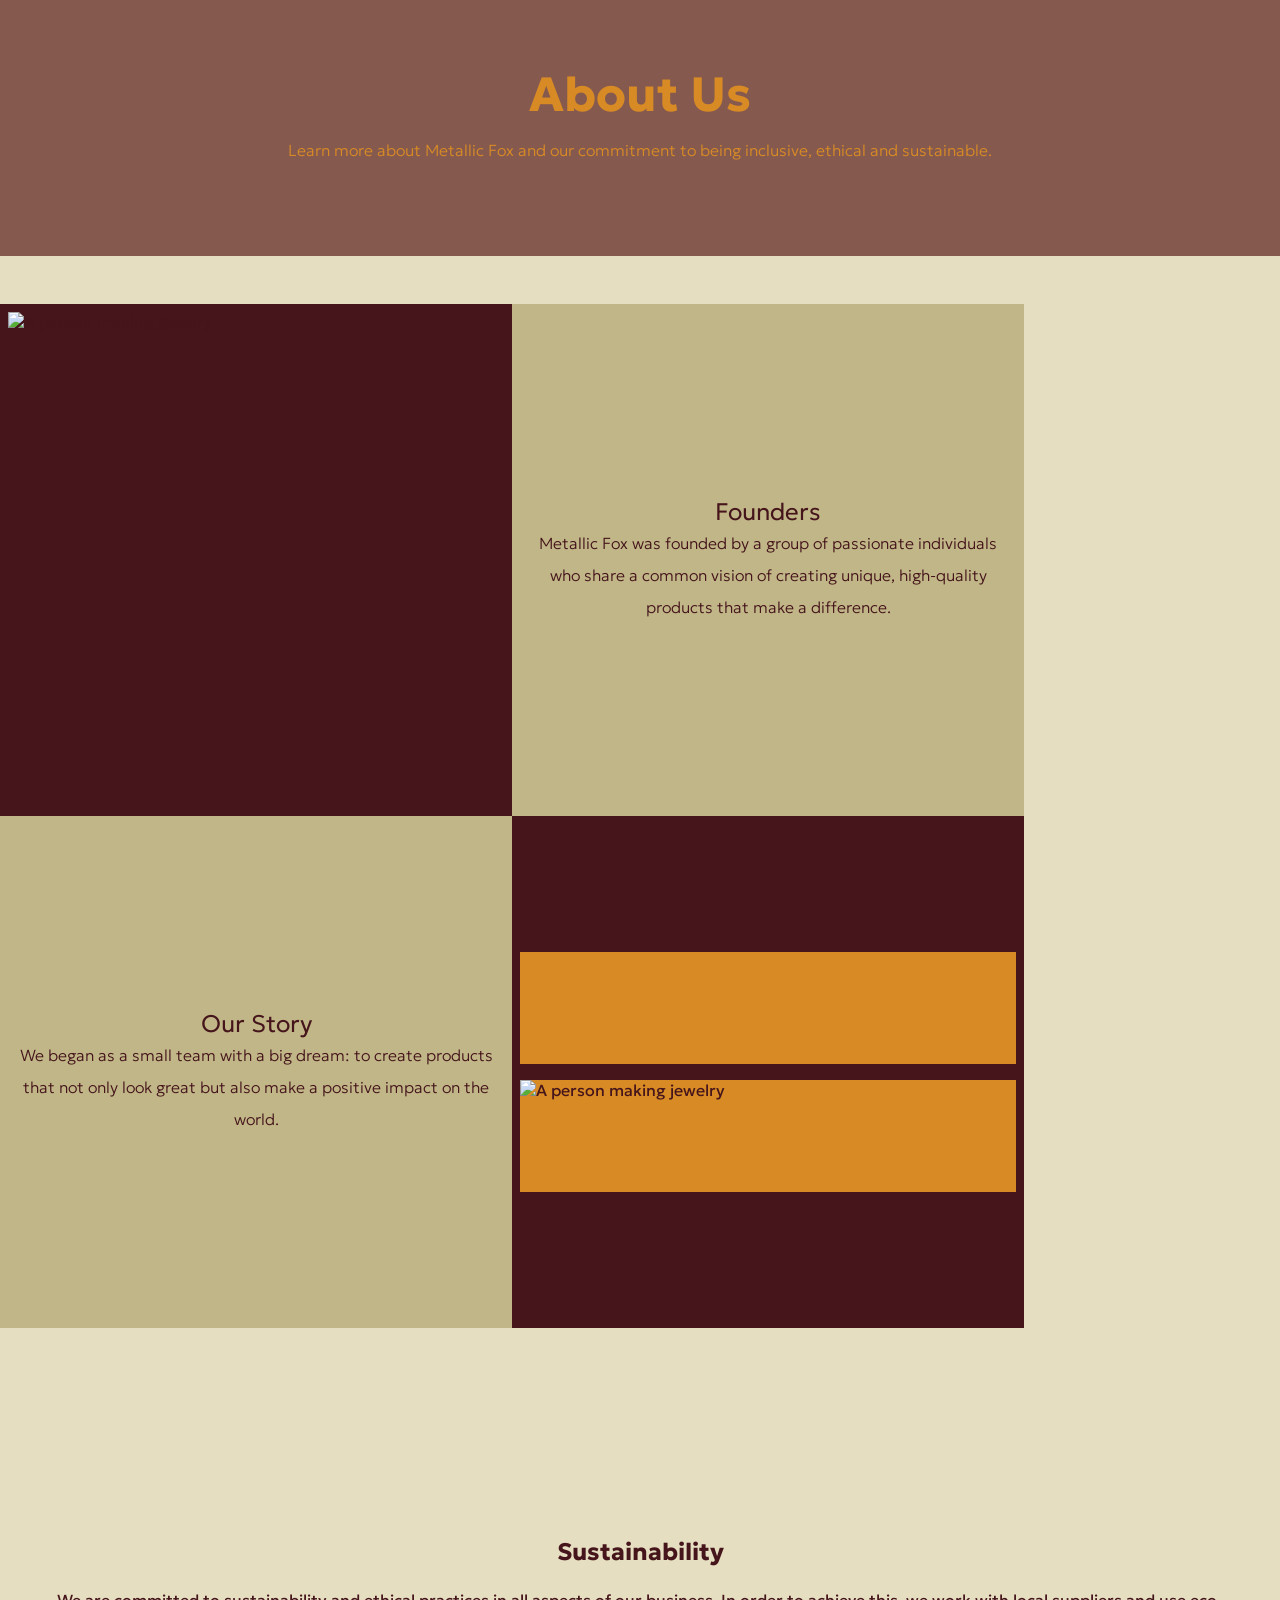
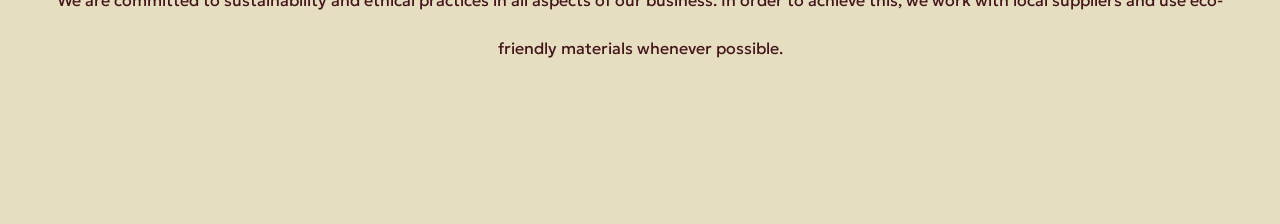
==== about.html @ afff6919 "about - header" ====
<!DOCTYPE html>
<html lang="en">
<head>
    <meta charset="UTF-8">
    <meta name="viewport" content="width=device-width, initial-scale=1.0">
    <title>Metallic Fox - About Us</title>
    <link rel="stylesheet" href="styles.css">
    <link rel="preconnect" href="https://fonts.googleapis.com">
    <link rel="preconnect" href="https://fonts.gstatic.com" crossorigin>
    <link href="https://fonts.googleapis.com/css2?family=Geologica:wght,CRSV@100..900,0&family=Noto+Nastaliq+Urdu:wght@400..700&display=swap" rel="stylesheet">
</head>
<body>
    <main>
        <div id="about-us">
            <h1>About Us</h1>
            <p>Learn more about Metallic Fox and our commitment to being inclusive, ethical and sustainable.</p>
        </div>
        <section class="about">
            <div class="collage" id="one-image">
                <img src="images/making-jewelry2.jpg" alt="A person making jewelry">
            </div>
            <div class="text">
                <h2>Founders</h2>
                <p>Metallic Fox was founded by a group of passionate individuals who share a common vision of creating unique, high-quality products that make a difference.</p>
            </div>
            <div class="text">
                <h2>Our Story</h2>
                <p>We began as a small team with a big dream: to create products that not only look great but also make a positive impact on the world.</p>
            </div>
            <div class="collage" id="two-images">
                <div>
                  <img id="opal" src="images/opal-ring.jpg" alt="An opal ring">  
                </div>
                <div>
                  <img src="images/making-jewelry.jpg" alt="A person making jewelry">  
                </div>
            </div>
        </section>
        <section class="sustainability"> <!-- Add lines using background image in CSS -->
            <h2>Sustainability</h2>
            <p>We are committed to sustainability and ethical practices in all aspects of our business. In order to achieve this, we work with local suppliers and use eco-friendly materials whenever possible.</p>
        </section>
    </main>
</body>
</html>
---- styles.css ----
:root {
    --pink: #c74e51;
    --dark-red: #45151b;
    --gold: #d88b25;
    --yellow: #dbb352;
    --pale-yellow: #e5dec1;
    --light-green: #c1b687;
    --dark-green: #665b00;
}

* {
    margin: 0;
    padding: 0;
}

body {
    background-color: var(--pale-yellow);
    font-family: "Geologica", sans-serif;
    color: var(--dark-red);
}

img {
    max-width: 100%;
}
/*Header*/
header {
    display: none;
}
/*About Us*/
#about-us {
    width: 100%;
    height: 16rem;
    background-image: linear-gradient(#4b09099f, #4b09099f), 
    url(images/about-background.svg);
    background-position: center;
    background-size: cover;
    display: flex;
    flex-direction: column;
    justify-content: center;
    align-items: center;
    color: var(--gold);
    padding-bottom: 3rem;
    box-sizing: border-box;
}
#about-us h1 {
    font-size: 3rem;
}

#about-us p {
    text-align: center;
    font-weight: 200;
}

.about {
    display: grid;
    grid-template-columns: 1fr 1fr;
    grid-template-rows: 1fr 1fr;
    width: 80%;
    aspect-ratio: 1 / 1;
    justify-self: center;
    margin: 3rem 0;
}

.collage {
    background-color: var(--dark-red);
    padding: 0.5rem;
}

.collage img {
    width: 100%;
}

.text {
    background-color: var(--light-green);
    display: flex;
    padding: 1rem;
    flex-direction: column;
    justify-content: center;
    align-content: center;
    text-align: center;
}

.text h2 {
    font-size: 1.5rem;
    font-weight: 300;
}


.text p {
    font-weight: 200;
    line-height: 2rem;

}

#one-image {
    grid-row: 1;
    grid-column: 1;
}

#one-image img {
    aspect-ratio: 1 / 1;
    object-fit: cover;
}

#two-images {
    grid-row: 2;
    grid-column: 2;
    display: grid;
    grid-template-rows: 2;
    align-content: center;
    width: 100%;
    box-sizing: border-box;
    gap: 1rem;
}

#two-images div {
    height: 7rem;
    background-color: #d88b25;
    object-fit: cover;
    overflow: hidden;
    position: relative;
}

#opal {
    position: absolute;
    top: -110%;
}

.sustainability {
    display: flex;
    flex-direction: column;
    background-image: url(images/lines-background.svg);
    width: 100%;
    height: 28rem;
    justify-content: center;
    align-items: center;
    padding: 2rem;
    box-sizing: border-box;
    line-height: 3rem;
}

.sustainability p {
    text-align: center;
}

/*Contact*/
h1 {
    margin: 1rem;
}
form {
    width: 50%;
    display: flex;
    flex-wrap: wrap;
    justify-content: space-between;
    margin-left: 1rem;
}
.name {
    display: flex;
    flex-direction: column;
    width: 45%;
}

form :not(.name) {
    width: 100%;
}

form span {
    color: var(--pink);
}

input{
    background-color: var(--pale-yellow);
    border: 1px solid var(--dark-red);
    border-radius: 4px;
    padding: 0.25rem;
    box-sizing: border-box;
    margin-bottom: 0.5rem;
}

textarea {
    background-color: var(--pale-yellow);
    border: 1px solid var(--dark-red);
    border-radius: 4px;
    width: 100%;
    height: 6rem;
    font-family: "Noto Nastaliq Urdu", serif;
    padding: 1px;
}

/*Footer*/
footer {
    background-color: var(--dark-red);
    color: var(--gold);
    display: flex;
    justify-content: space-between;
    padding: 2rem;
}

footer a {
    text-decoration: none;
    color: var(--gold);
}

.footer-links {
    display: flex;
}

.footer-links > a {
    font-size: 1rem;
    padding-top: 1rem;
}

.footer-links ul {
    list-style: none;
    font-size: 0.5rem;
    margin: 1rem;
}

.footer-links li {
    line-height: 1.5rem;
}

.footer-tracking {
    display: flex;
    flex-direction: column;
    justify-content: center;
    align-items: center;
    font-size: 1rem;
    font-weight: 500;
}

.footer-tracking img {
    width: 3rem;
}
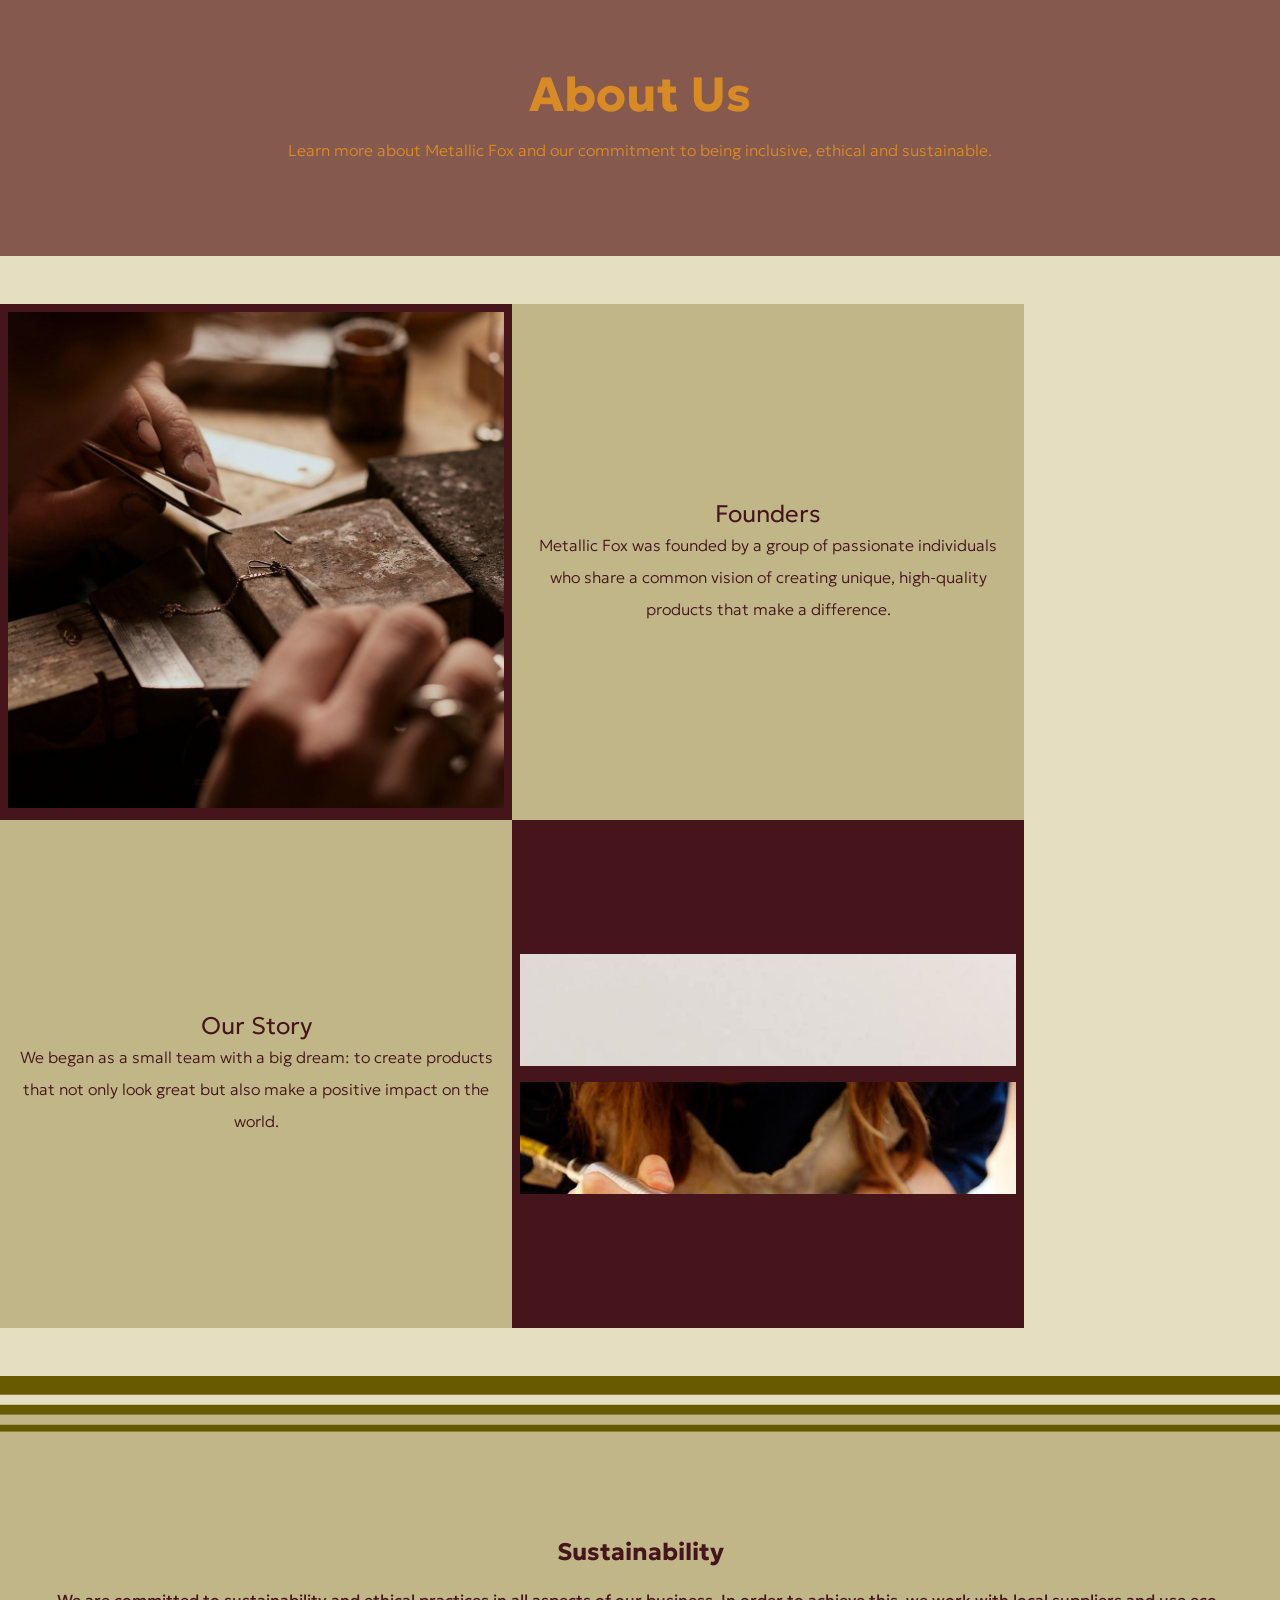
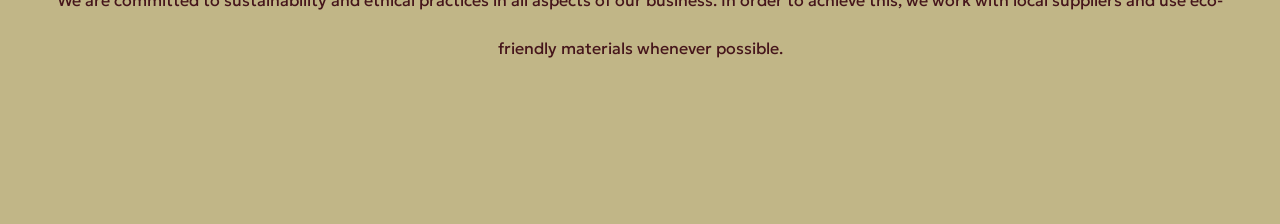
==== commit 5d99815d: "favicons" ====
--- a/about.html
+++ b/about.html
@@ -8,6 +8,12 @@
     <link rel="preconnect" href="https://fonts.googleapis.com">
     <link rel="preconnect" href="https://fonts.gstatic.com" crossorigin>
     <link href="https://fonts.googleapis.com/css2?family=Geologica:wght,CRSV@100..900,0&family=Noto+Nastaliq+Urdu:wght@400..700&display=swap" rel="stylesheet">
+    <link rel="icon" type="image/png" href="images/favicon-96x96.png" sizes="96x96" />
+    <link rel="icon" type="image/svg+xml" href="images/favicon.svg" />
+    <link rel="shortcut icon" href="images/favicon.ico" />
+    <link rel="apple-touch-icon" sizes="180x180" href="images/apple-touch-icon.png" />
+    <meta name="apple-mobile-web-app-title" content="Metallic Fox" />
+    <link rel="manifest" href="images/site.webmanifest" />
 </head>
 <body>
     <main>
